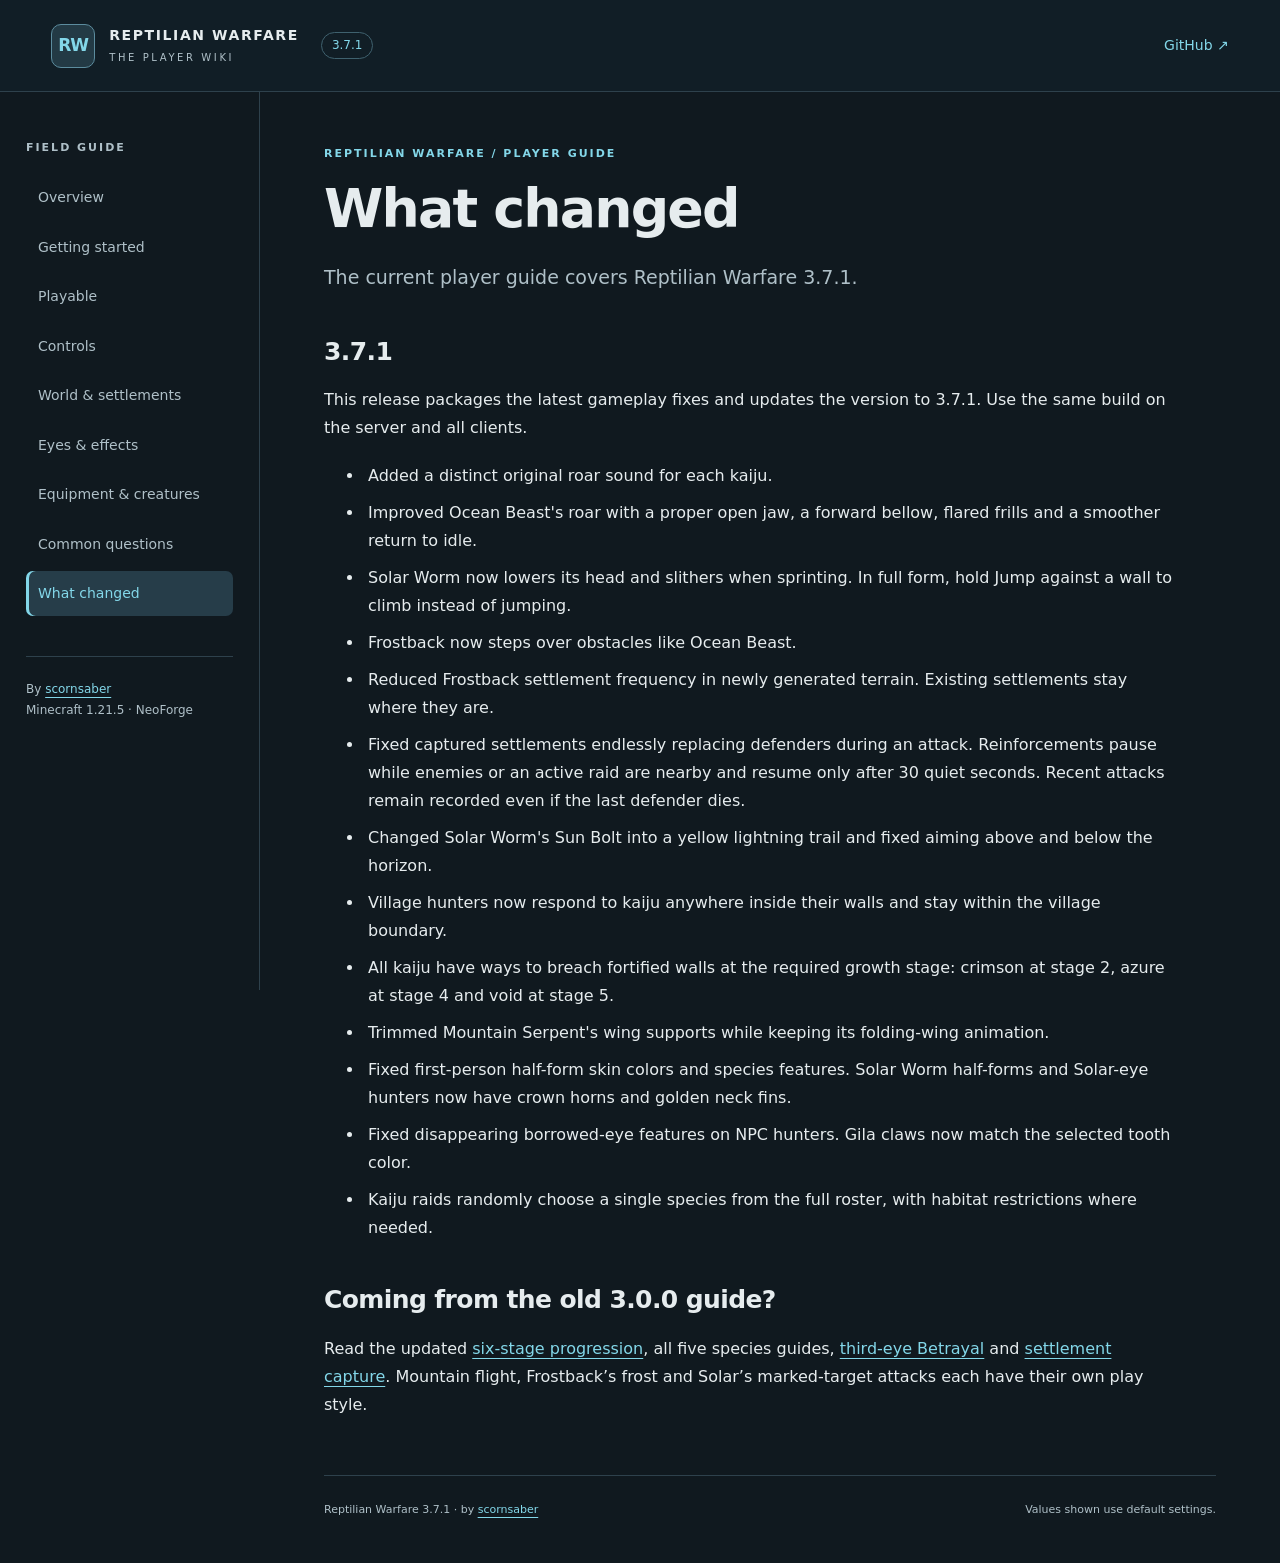
==== changelog.html @ 7124acdc "Update player wiki for Reptilian Warfare 3.7.1" ====
<!doctype html>
<html lang="en"><head><meta charset="utf-8"><meta name="viewport" content="width=device-width, initial-scale=1"><meta name="author" content="scornsaber"><meta name="description" content="The current player guide covers Reptilian Warfare 3.7.1."><meta name="theme-color" content="#101b22"><title>What changed · Reptilian Warfare Wiki</title><link rel="icon" href="assets/blue_reptilian_eye.png"><link rel="stylesheet" href="assets/style.css"><script src="assets/wiki.js" defer></script></head>
<body><a class="skip" href="#main">Skip to content</a><header class="topbar"><a class="brand" href="index.html"><span class="brand-mark" aria-hidden="true">RW</span><span>REPTILIAN WARFARE<small>THE PLAYER WIKI</small></span></a><span class="version">3.7.1</span><a class="github" href="https://github.com/scornsaber/reptilian-warfare-wiki">GitHub ↗</a></header>
<div class="layout"><aside class="sidebar"><div class="nav-label">FIELD GUIDE</div><nav aria-label="Wiki pages"><a href="index.html">Overview</a><a href="getting-started.html">Getting started</a><a href="playable.html">Playable</a><a href="controls.html">Controls</a><a href="world.html">World & settlements</a><a href="eyes.html">Eyes & effects</a><a href="equipment.html">Equipment & creatures</a><a href="faq.html">Common questions</a><a href="changelog.html" aria-current="page">What changed</a></nav><div class="sidebar-foot">By <a href="https://github.com/scornsaber">scornsaber</a><br>Minecraft 1.21.5 · NeoForge</div></aside><main id="main" class=""><div class="eyebrow">REPTILIAN WARFARE / PLAYER GUIDE</div><h1>What changed</h1><p class="intro">The current player guide covers Reptilian Warfare 3.7.1.</p><h2>3.7.1</h2><p>This release packages the latest gameplay fixes and updates the version to 3.7.1. Use the same build on the server and all clients.</p><ul><li>Added a distinct original roar sound for each kaiju.</li><li>Improved Ocean Beast&#x27;s roar with a proper open jaw, a forward bellow, flared frills and a smoother return to idle.</li><li>Solar Worm now lowers its head and slithers when sprinting. In full form, hold Jump against a wall to climb instead of jumping.</li><li>Frostback now steps over obstacles like Ocean Beast.</li><li>Reduced Frostback settlement frequency in newly generated terrain. Existing settlements stay where they are.</li><li>Fixed captured settlements endlessly replacing defenders during an attack. Reinforcements pause while enemies or an active raid are nearby and resume only after 30 quiet seconds. Recent attacks remain recorded even if the last defender dies.</li><li>Changed Solar Worm&#x27;s Sun Bolt into a yellow lightning trail and fixed aiming above and below the horizon.</li><li>Village hunters now respond to kaiju anywhere inside their walls and stay within the village boundary.</li><li>All kaiju have ways to breach fortified walls at the required growth stage: crimson at stage 2, azure at stage 4 and void at stage 5.</li><li>Trimmed Mountain Serpent&#x27;s wing supports while keeping its folding-wing animation.</li><li>Fixed first-person half-form skin colors and species features. Solar Worm half-forms and Solar-eye hunters now have crown horns and golden neck fins.</li><li>Fixed disappearing borrowed-eye features on NPC hunters. Gila claws now match the selected tooth color.</li><li>Kaiju raids randomly choose a single species from the full roster, with habitat restrictions where needed.</li></ul><h2>Coming from the old 3.0.0 guide?</h2><p>Read the updated <a href="playable.html">six-stage progression</a>, all five species guides, <a href="eyes.html#betrayal">third-eye Betrayal</a> and <a href="world.html#capture">settlement capture</a>. Mountain flight, Frostback’s frost and Solar’s marked-target attacks each have their own play style.</p><footer><span>Reptilian Warfare 3.7.1 · by <a href="https://github.com/scornsaber">scornsaber</a></span><span>Values shown use default settings.</span></footer></main></div></body></html>
---- assets/style.css ----
:root{color-scheme:dark;--bg:#10191f;--panel:#17242c;--line:#2e414c;--text:#e6ecee;--muted:#afc0c8;--blue:#83d7e9;--ember:#f1b583}*{box-sizing:border-box}body{margin:0;background:var(--bg);color:var(--text);font:16px/1.75 system-ui,-apple-system,BlinkMacSystemFont,"Segoe UI",sans-serif}a{color:var(--blue);text-underline-offset:4px}a:hover{color:#fff}button,a{touch-action:manipulation}:focus-visible{outline:3px solid var(--ember);outline-offset:5px}.skip{position:fixed;top:-100px;left:20px;background:#fff;color:#000;padding:12px;z-index:10}.skip:focus{top:10px}.topbar{height:92px;border-bottom:1px solid var(--line);display:flex;align-items:center;gap:22px;padding:0 4vw;background:#111e26}.brand{display:flex;gap:14px;align-items:center;color:var(--text);text-decoration:none;font-weight:800;font-size:14px;letter-spacing:1.6px;line-height:1.4}.brand small{display:block;color:var(--muted);font-weight:500;letter-spacing:2.6px;font-size:10px;margin-top:5px}.brand-mark{display:grid;place-items:center;width:44px;height:44px;border:1px solid #5c8c9e;color:var(--blue);border-radius:10px;font-size:17px;letter-spacing:-1px;background:#233a45}.version{font-size:12px;color:var(--blue);border:1px solid #3f616e;border-radius:20px;padding:2px 10px}.github{margin-left:auto;font-size:14px;text-decoration:none}.layout{max-width:1500px;margin:auto;display:grid;grid-template-columns:260px 1fr}.sidebar{padding:46px 26px;border-right:1px solid var(--line)}.nav-label,.eyebrow{font-size:11px;font-weight:700;letter-spacing:2px;color:var(--muted)}nav{display:grid;gap:5px;margin-top:18px}nav a{padding:10px 12px;border-radius:7px;text-decoration:none;color:var(--muted);font-size:14px}nav a:hover{background:#20313c}nav a[aria-current]{background:#263d49;color:var(--blue);box-shadow:inset 3px 0 var(--blue)}.sidebar-foot{border-top:1px solid var(--line);margin-top:40px;padding-top:22px;color:var(--muted);font-size:12px}main{padding:52px clamp(25px,5vw,78px) 20px;min-width:0}.eyebrow{color:var(--blue)}h1{font-size:clamp(32px,4.2vw,54px);line-height:1.12;letter-spacing:-1.8px;margin:16px 0 22px;max-width:830px}.overview h1{font-size:clamp(40px,5.2vw,70px);max-width:700px}.intro{font-size:19px;line-height:1.7;color:var(--muted);max-width:760px;margin-bottom:32px}h2{font-size:25px;line-height:1.3;letter-spacing:-.6px;margin:42px 0 18px}h3{font-size:20px;line-height:1.3;margin:14px 0 10px;letter-spacing:-.3px}p,ul,ol{max-width:850px}p{margin:12px 0 20px}li{padding-left:4px;margin:9px 0}strong{color:#f3f7f8}kbd{font:600 13px ui-monospace,monospace;border:1px solid #576a76;border-bottom-width:3px;padding:2px 6px;border-radius:5px;background:#20303b;color:#e7f4fa;white-space:nowrap}.hero-links{display:flex;flex-wrap:wrap;gap:12px}.button{display:inline-block;background:var(--blue);border:1px solid var(--blue);color:#10232d;padding:10px 20px;text-decoration:none;border-radius:7px;font-size:14px;font-weight:700}.button:hover{background:#c2edfa;color:#10232d}.button.secondary{background:transparent;color:var(--text);border-color:#536c79}.button.secondary:hover{background:#263d49}.quick-facts{display:flex;flex-wrap:wrap;gap:18px 36px;border-top:1px solid var(--line);border-bottom:1px solid var(--line);padding:21px 0;margin-top:38px;font-size:12px;color:var(--muted)}.quick-facts strong{display:block;font-size:15px;font-weight:600}.grid{display:grid;gap:18px}.two{grid-template-columns:repeat(2,minmax(0,1fr))}.three{grid-template-columns:repeat(3,minmax(0,1fr))}.card{background:var(--panel);border:1px solid var(--line);border-radius:12px;padding:24px;text-decoration:none;color:var(--text);overflow:hidden}.card p{font-size:14px;color:var(--muted);margin:0}.card.ocean{border-top:3px solid var(--blue);background:linear-gradient(145deg,#203b48,#17242c 80%)}.card.ember{border-top:3px solid var(--ember);background:linear-gradient(145deg,#3b3029,#17242c 80%)}a.card:hover{border-color:var(--blue);background:#20333f}.item-icon{image-rendering:pixelated;object-fit:contain;filter:drop-shadow(0 5px 7px #0005)}.note{margin-top:30px;border-left:3px solid var(--ember);background:#282c2b;padding:20px 24px;border-radius:0 8px 8px 0}.note p{font-size:15px;color:#c5d0d3;margin:7px 0 0}.table-wrap{overflow-x:auto;border:1px solid var(--line);border-radius:10px;margin:20px 0 26px}table{border-collapse:collapse;width:100%;font-size:14px;line-height:1.6;text-align:left}th{background:#20313b;color:var(--blue);font-weight:600}th,td{padding:14px 17px;border-bottom:1px solid var(--line);vertical-align:top}td:first-child{font-weight:600;color:#e7f0f3;min-width:135px}td{color:#bdcbd1}tbody tr:last-child td{border-bottom:0}tbody tr:nth-child(even){background:#142129}.tabs{display:flex;gap:8px;border-bottom:1px solid var(--line);margin-top:30px;padding-bottom:12px}.tabs button{font:600 16px system-ui;background:transparent;color:var(--muted);padding:12px 32px;border:1px solid var(--line);border-radius:7px;cursor:pointer}.tabs button[aria-selected=true]{color:#10232d;background:var(--blue);border-color:var(--blue)}[hidden]{display:none!important}[role=tabpanel]:focus-visible{outline-offset:10px}.next{margin-top:28px}details{border-bottom:1px solid var(--line);padding:20px 0}summary{font-size:17px;font-weight:600;cursor:pointer}details p{color:var(--muted);font-size:15px;margin-bottom:3px}.steps li::marker{color:var(--blue);font-weight:700}footer{border-top:1px solid var(--line);margin-top:56px;padding:24px 0;display:flex;flex-wrap:wrap;gap:12px 30px;justify-content:space-between;font-size:11px;color:var(--muted)}@media(min-width:1100px){.sidebar{position:sticky;top:0;height:calc(100vh - 2px)}}@media(max-width:1050px){.layout{grid-template-columns:220px 1fr}.sidebar{padding:30px 15px}.three{grid-template-columns:repeat(2,minmax(0,1fr))}}@media(max-width:720px){.topbar{height:78px;padding:0 18px;gap:12px}.brand{font-size:11px;letter-spacing:1px}.brand-mark{width:34px;height:38px}.brand small{font-size:8px}.github{font-size:12px}.version{font-size:10px;padding:1px 6px}.layout{display:block}.sidebar{border-right:0;border-bottom:1px solid var(--line);padding:15px 18px}.nav-label,.sidebar-foot{display:none}nav{display:flex;gap:8px;margin:0;overflow-x:auto;padding:3px 3px 8px}nav a{white-space:nowrap;padding:8px 11px;font-size:12px}main{padding:32px 22px 12px}.intro{font-size:17px}.two,.three{grid-template-columns:1fr}.card{padding:22px}h1{letter-spacing:-1px}h2{font-size:23px}.table-wrap{margin-right:0}th,td{padding:12px}.quick-facts{gap:17px 26px}.tabs button{flex:1}.eyebrow{font-size:9px;letter-spacing:1.4px}}
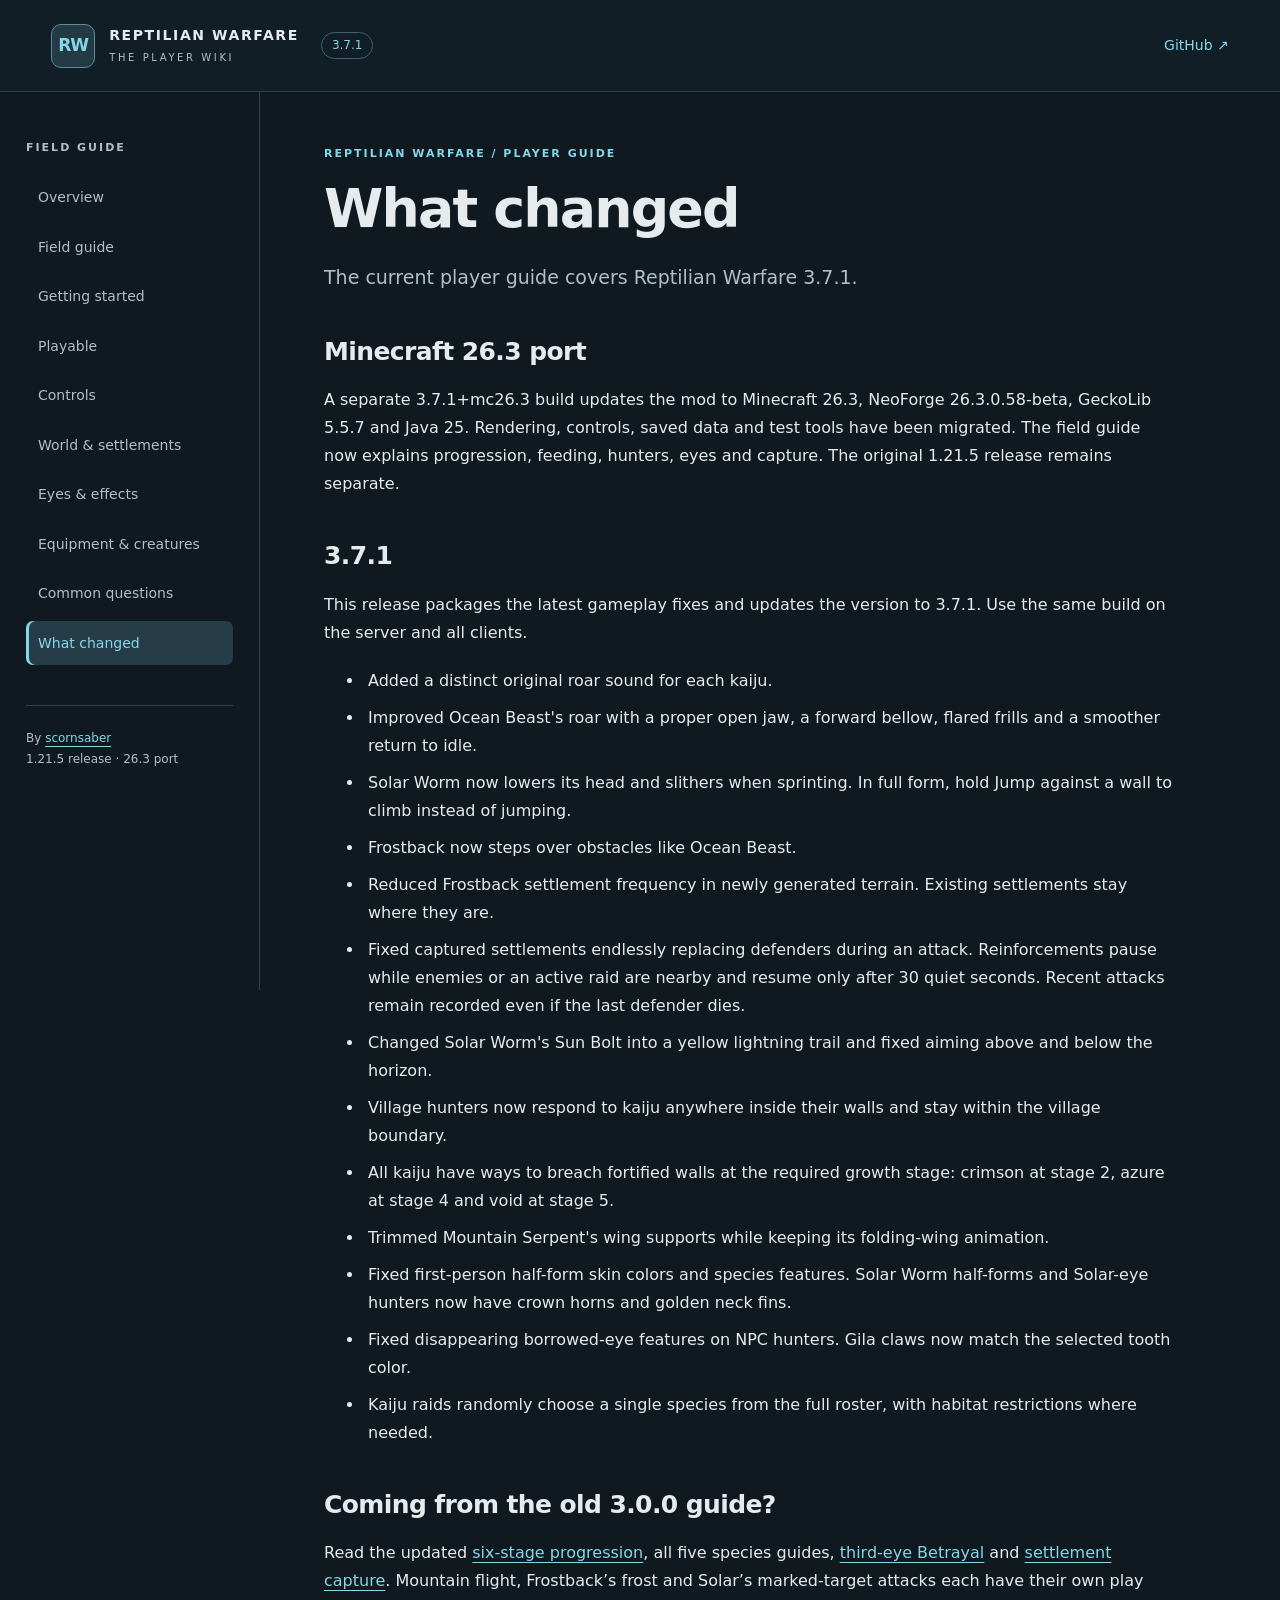
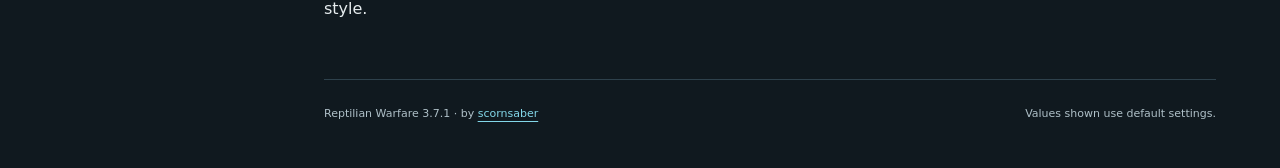
==== commit 68861f2a: "Expand field guide and document the Minecraft 26.3 port" ====
--- a/changelog.html
+++ b/changelog.html
@@ -1,4 +1,4 @@
 <!doctype html>
 <html lang="en"><head><meta charset="utf-8"><meta name="viewport" content="width=device-width, initial-scale=1"><meta name="author" content="scornsaber"><meta name="description" content="The current player guide covers Reptilian Warfare 3.7.1."><meta name="theme-color" content="#101b22"><title>What changed · Reptilian Warfare Wiki</title><link rel="icon" href="assets/blue_reptilian_eye.png"><link rel="stylesheet" href="assets/style.css"><script src="assets/wiki.js" defer></script></head>
 <body><a class="skip" href="#main">Skip to content</a><header class="topbar"><a class="brand" href="index.html"><span class="brand-mark" aria-hidden="true">RW</span><span>REPTILIAN WARFARE<small>THE PLAYER WIKI</small></span></a><span class="version">3.7.1</span><a class="github" href="https://github.com/scornsaber/reptilian-warfare-wiki">GitHub ↗</a></header>
-<div class="layout"><aside class="sidebar"><div class="nav-label">FIELD GUIDE</div><nav aria-label="Wiki pages"><a href="index.html">Overview</a><a href="getting-started.html">Getting started</a><a href="playable.html">Playable</a><a href="controls.html">Controls</a><a href="world.html">World & settlements</a><a href="eyes.html">Eyes & effects</a><a href="equipment.html">Equipment & creatures</a><a href="faq.html">Common questions</a><a href="changelog.html" aria-current="page">What changed</a></nav><div class="sidebar-foot">By <a href="https://github.com/scornsaber">scornsaber</a><br>Minecraft 1.21.5 · NeoForge</div></aside><main id="main" class=""><div class="eyebrow">REPTILIAN WARFARE / PLAYER GUIDE</div><h1>What changed</h1><p class="intro">The current player guide covers Reptilian Warfare 3.7.1.</p><h2>3.7.1</h2><p>This release packages the latest gameplay fixes and updates the version to 3.7.1. Use the same build on the server and all clients.</p><ul><li>Added a distinct original roar sound for each kaiju.</li><li>Improved Ocean Beast&#x27;s roar with a proper open jaw, a forward bellow, flared frills and a smoother return to idle.</li><li>Solar Worm now lowers its head and slithers when sprinting. In full form, hold Jump against a wall to climb instead of jumping.</li><li>Frostback now steps over obstacles like Ocean Beast.</li><li>Reduced Frostback settlement frequency in newly generated terrain. Existing settlements stay where they are.</li><li>Fixed captured settlements endlessly replacing defenders during an attack. Reinforcements pause while enemies or an active raid are nearby and resume only after 30 quiet seconds. Recent attacks remain recorded even if the last defender dies.</li><li>Changed Solar Worm&#x27;s Sun Bolt into a yellow lightning trail and fixed aiming above and below the horizon.</li><li>Village hunters now respond to kaiju anywhere inside their walls and stay within the village boundary.</li><li>All kaiju have ways to breach fortified walls at the required growth stage: crimson at stage 2, azure at stage 4 and void at stage 5.</li><li>Trimmed Mountain Serpent&#x27;s wing supports while keeping its folding-wing animation.</li><li>Fixed first-person half-form skin colors and species features. Solar Worm half-forms and Solar-eye hunters now have crown horns and golden neck fins.</li><li>Fixed disappearing borrowed-eye features on NPC hunters. Gila claws now match the selected tooth color.</li><li>Kaiju raids randomly choose a single species from the full roster, with habitat restrictions where needed.</li></ul><h2>Coming from the old 3.0.0 guide?</h2><p>Read the updated <a href="playable.html">six-stage progression</a>, all five species guides, <a href="eyes.html#betrayal">third-eye Betrayal</a> and <a href="world.html#capture">settlement capture</a>. Mountain flight, Frostback’s frost and Solar’s marked-target attacks each have their own play style.</p><footer><span>Reptilian Warfare 3.7.1 · by <a href="https://github.com/scornsaber">scornsaber</a></span><span>Values shown use default settings.</span></footer></main></div></body></html>+<div class="layout"><aside class="sidebar"><div class="nav-label">FIELD GUIDE</div><nav aria-label="Wiki pages"><a href="index.html">Overview</a><a href="field-guide.html">Field guide</a><a href="getting-started.html">Getting started</a><a href="playable.html">Playable</a><a href="controls.html">Controls</a><a href="world.html">World & settlements</a><a href="eyes.html">Eyes & effects</a><a href="equipment.html">Equipment & creatures</a><a href="faq.html">Common questions</a><a href="changelog.html" aria-current="page">What changed</a></nav><div class="sidebar-foot">By <a href="https://github.com/scornsaber">scornsaber</a><br>1.21.5 release · 26.3 port</div></aside><main id="main" class=""><div class="eyebrow">REPTILIAN WARFARE / PLAYER GUIDE</div><h1>What changed</h1><p class="intro">The current player guide covers Reptilian Warfare 3.7.1.</p><h2>Minecraft 26.3 port</h2><p>A separate 3.7.1+mc26.3 build updates the mod to Minecraft 26.3, NeoForge 26.3.0.58-beta, GeckoLib 5.5.7 and Java 25. Rendering, controls, saved data and test tools have been migrated. The field guide now explains progression, feeding, hunters, eyes and capture. The original 1.21.5 release remains separate.</p><h2>3.7.1</h2><p>This release packages the latest gameplay fixes and updates the version to 3.7.1. Use the same build on the server and all clients.</p><ul><li>Added a distinct original roar sound for each kaiju.</li><li>Improved Ocean Beast&#x27;s roar with a proper open jaw, a forward bellow, flared frills and a smoother return to idle.</li><li>Solar Worm now lowers its head and slithers when sprinting. In full form, hold Jump against a wall to climb instead of jumping.</li><li>Frostback now steps over obstacles like Ocean Beast.</li><li>Reduced Frostback settlement frequency in newly generated terrain. Existing settlements stay where they are.</li><li>Fixed captured settlements endlessly replacing defenders during an attack. Reinforcements pause while enemies or an active raid are nearby and resume only after 30 quiet seconds. Recent attacks remain recorded even if the last defender dies.</li><li>Changed Solar Worm&#x27;s Sun Bolt into a yellow lightning trail and fixed aiming above and below the horizon.</li><li>Village hunters now respond to kaiju anywhere inside their walls and stay within the village boundary.</li><li>All kaiju have ways to breach fortified walls at the required growth stage: crimson at stage 2, azure at stage 4 and void at stage 5.</li><li>Trimmed Mountain Serpent&#x27;s wing supports while keeping its folding-wing animation.</li><li>Fixed first-person half-form skin colors and species features. Solar Worm half-forms and Solar-eye hunters now have crown horns and golden neck fins.</li><li>Fixed disappearing borrowed-eye features on NPC hunters. Gila claws now match the selected tooth color.</li><li>Kaiju raids randomly choose a single species from the full roster, with habitat restrictions where needed.</li></ul><h2>Coming from the old 3.0.0 guide?</h2><p>Read the updated <a href="playable.html">six-stage progression</a>, all five species guides, <a href="eyes.html#betrayal">third-eye Betrayal</a> and <a href="world.html#capture">settlement capture</a>. Mountain flight, Frostback’s frost and Solar’s marked-target attacks each have their own play style.</p><footer><span>Reptilian Warfare 3.7.1 · by <a href="https://github.com/scornsaber">scornsaber</a></span><span>Values shown use default settings.</span></footer></main></div></body></html>
--- a/assets/style.css
+++ b/assets/style.css
@@ -1,2 +1,4 @@
 
 :root{color-scheme:dark;--bg:#10191f;--panel:#17242c;--line:#2e414c;--text:#e6ecee;--muted:#afc0c8;--blue:#83d7e9;--ember:#f1b583}*{box-sizing:border-box}body{margin:0;background:var(--bg);color:var(--text);font:16px/1.75 system-ui,-apple-system,BlinkMacSystemFont,"Segoe UI",sans-serif}a{color:var(--blue);text-underline-offset:4px}a:hover{color:#fff}button,a{touch-action:manipulation}:focus-visible{outline:3px solid var(--ember);outline-offset:5px}.skip{position:fixed;top:-100px;left:20px;background:#fff;color:#000;padding:12px;z-index:10}.skip:focus{top:10px}.topbar{height:92px;border-bottom:1px solid var(--line);display:flex;align-items:center;gap:22px;padding:0 4vw;background:#111e26}.brand{display:flex;gap:14px;align-items:center;color:var(--text);text-decoration:none;font-weight:800;font-size:14px;letter-spacing:1.6px;line-height:1.4}.brand small{display:block;color:var(--muted);font-weight:500;letter-spacing:2.6px;font-size:10px;margin-top:5px}.brand-mark{display:grid;place-items:center;width:44px;height:44px;border:1px solid #5c8c9e;color:var(--blue);border-radius:10px;font-size:17px;letter-spacing:-1px;background:#233a45}.version{font-size:12px;color:var(--blue);border:1px solid #3f616e;border-radius:20px;padding:2px 10px}.github{margin-left:auto;font-size:14px;text-decoration:none}.layout{max-width:1500px;margin:auto;display:grid;grid-template-columns:260px 1fr}.sidebar{padding:46px 26px;border-right:1px solid var(--line)}.nav-label,.eyebrow{font-size:11px;font-weight:700;letter-spacing:2px;color:var(--muted)}nav{display:grid;gap:5px;margin-top:18px}nav a{padding:10px 12px;border-radius:7px;text-decoration:none;color:var(--muted);font-size:14px}nav a:hover{background:#20313c}nav a[aria-current]{background:#263d49;color:var(--blue);box-shadow:inset 3px 0 var(--blue)}.sidebar-foot{border-top:1px solid var(--line);margin-top:40px;padding-top:22px;color:var(--muted);font-size:12px}main{padding:52px clamp(25px,5vw,78px) 20px;min-width:0}.eyebrow{color:var(--blue)}h1{font-size:clamp(32px,4.2vw,54px);line-height:1.12;letter-spacing:-1.8px;margin:16px 0 22px;max-width:830px}.overview h1{font-size:clamp(40px,5.2vw,70px);max-width:700px}.intro{font-size:19px;line-height:1.7;color:var(--muted);max-width:760px;margin-bottom:32px}h2{font-size:25px;line-height:1.3;letter-spacing:-.6px;margin:42px 0 18px}h3{font-size:20px;line-height:1.3;margin:14px 0 10px;letter-spacing:-.3px}p,ul,ol{max-width:850px}p{margin:12px 0 20px}li{padding-left:4px;margin:9px 0}strong{color:#f3f7f8}kbd{font:600 13px ui-monospace,monospace;border:1px solid #576a76;border-bottom-width:3px;padding:2px 6px;border-radius:5px;background:#20303b;color:#e7f4fa;white-space:nowrap}.hero-links{display:flex;flex-wrap:wrap;gap:12px}.button{display:inline-block;background:var(--blue);border:1px solid var(--blue);color:#10232d;padding:10px 20px;text-decoration:none;border-radius:7px;font-size:14px;font-weight:700}.button:hover{background:#c2edfa;color:#10232d}.button.secondary{background:transparent;color:var(--text);border-color:#536c79}.button.secondary:hover{background:#263d49}.quick-facts{display:flex;flex-wrap:wrap;gap:18px 36px;border-top:1px solid var(--line);border-bottom:1px solid var(--line);padding:21px 0;margin-top:38px;font-size:12px;color:var(--muted)}.quick-facts strong{display:block;font-size:15px;font-weight:600}.grid{display:grid;gap:18px}.two{grid-template-columns:repeat(2,minmax(0,1fr))}.three{grid-template-columns:repeat(3,minmax(0,1fr))}.card{background:var(--panel);border:1px solid var(--line);border-radius:12px;padding:24px;text-decoration:none;color:var(--text);overflow:hidden}.card p{font-size:14px;color:var(--muted);margin:0}.card.ocean{border-top:3px solid var(--blue);background:linear-gradient(145deg,#203b48,#17242c 80%)}.card.ember{border-top:3px solid var(--ember);background:linear-gradient(145deg,#3b3029,#17242c 80%)}a.card:hover{border-color:var(--blue);background:#20333f}.item-icon{image-rendering:pixelated;object-fit:contain;filter:drop-shadow(0 5px 7px #0005)}.note{margin-top:30px;border-left:3px solid var(--ember);background:#282c2b;padding:20px 24px;border-radius:0 8px 8px 0}.note p{font-size:15px;color:#c5d0d3;margin:7px 0 0}.table-wrap{overflow-x:auto;border:1px solid var(--line);border-radius:10px;margin:20px 0 26px}table{border-collapse:collapse;width:100%;font-size:14px;line-height:1.6;text-align:left}th{background:#20313b;color:var(--blue);font-weight:600}th,td{padding:14px 17px;border-bottom:1px solid var(--line);vertical-align:top}td:first-child{font-weight:600;color:#e7f0f3;min-width:135px}td{color:#bdcbd1}tbody tr:last-child td{border-bottom:0}tbody tr:nth-child(even){background:#142129}.tabs{display:flex;gap:8px;border-bottom:1px solid var(--line);margin-top:30px;padding-bottom:12px}.tabs button{font:600 16px system-ui;background:transparent;color:var(--muted);padding:12px 32px;border:1px solid var(--line);border-radius:7px;cursor:pointer}.tabs button[aria-selected=true]{color:#10232d;background:var(--blue);border-color:var(--blue)}[hidden]{display:none!important}[role=tabpanel]:focus-visible{outline-offset:10px}.next{margin-top:28px}details{border-bottom:1px solid var(--line);padding:20px 0}summary{font-size:17px;font-weight:600;cursor:pointer}details p{color:var(--muted);font-size:15px;margin-bottom:3px}.steps li::marker{color:var(--blue);font-weight:700}footer{border-top:1px solid var(--line);margin-top:56px;padding:24px 0;display:flex;flex-wrap:wrap;gap:12px 30px;justify-content:space-between;font-size:11px;color:var(--muted)}@media(min-width:1100px){.sidebar{position:sticky;top:0;height:calc(100vh - 2px)}}@media(max-width:1050px){.layout{grid-template-columns:220px 1fr}.sidebar{padding:30px 15px}.three{grid-template-columns:repeat(2,minmax(0,1fr))}}@media(max-width:720px){.topbar{height:78px;padding:0 18px;gap:12px}.brand{font-size:11px;letter-spacing:1px}.brand-mark{width:34px;height:38px}.brand small{font-size:8px}.github{font-size:12px}.version{font-size:10px;padding:1px 6px}.layout{display:block}.sidebar{border-right:0;border-bottom:1px solid var(--line);padding:15px 18px}.nav-label,.sidebar-foot{display:none}nav{display:flex;gap:8px;margin:0;overflow-x:auto;padding:3px 3px 8px}nav a{white-space:nowrap;padding:8px 11px;font-size:12px}main{padding:32px 22px 12px}.intro{font-size:17px}.two,.three{grid-template-columns:1fr}.card{padding:22px}h1{letter-spacing:-1px}h2{font-size:23px}.table-wrap{margin-right:0}th,td{padding:12px}.quick-facts{gap:17px 26px}.tabs button{flex:1}.eyebrow{font-size:9px;letter-spacing:1.4px}}
+
+@media print{.topbar,.sidebar,.skip,footer,nav[aria-label="Field guide chapters"]{display:none}.layout{display:block}body,main{background:white;color:black;padding:0}h1,h2,h3,strong,a{color:black}.note,.card,th{background:#eee;color:black}td,th{border-color:#aaa}.table-wrap{overflow:visible}h2,h3{break-after:avoid}tr{break-inside:avoid}}
